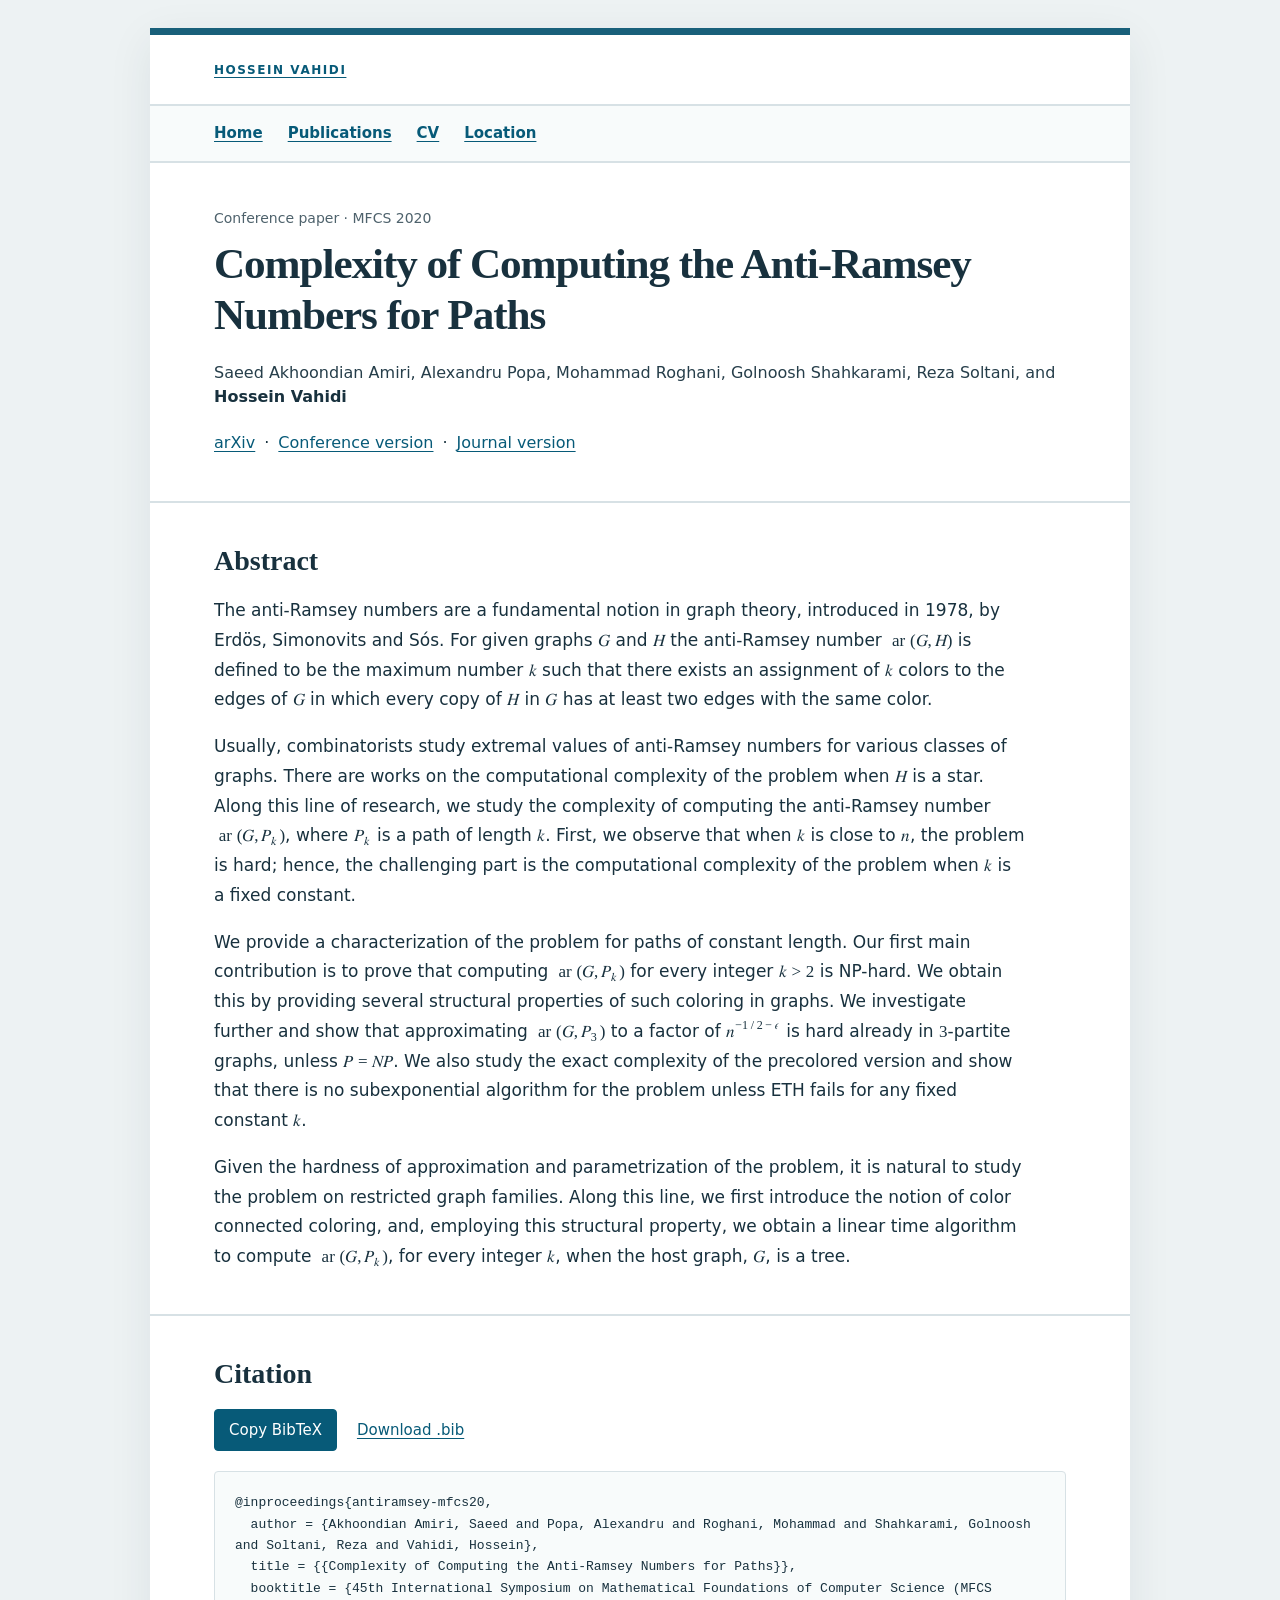
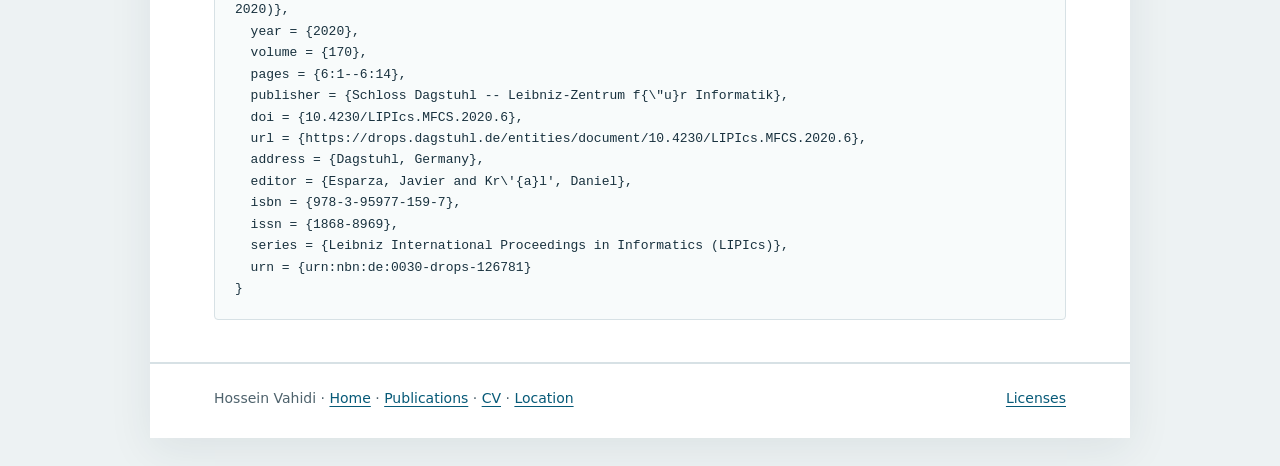
==== papers/antiramsey-mfcs20/index.html @ 0c4ef996 "Publish academic website" ====
<!doctype html>
<html lang="en">
<head>
  <meta charset="utf-8">
  <meta name="viewport" content="width=device-width, initial-scale=1">
  <meta name="description" content="Complexity of Computing the Anti-Ramsey Numbers for Paths — abstract, paper versions and BibTeX citation.">
  <title>Complexity of Computing the Anti-Ramsey Numbers for Paths · Hossein Vahidi</title>
  <link rel="stylesheet" href="../../assets/css/site.css">
  <meta name="citation_title" content="Complexity of Computing the Anti-Ramsey Numbers for Paths">
<meta name="citation_author" content="Saeed Akhoondian Amiri">
<meta name="citation_author" content="Alexandru Popa">
<meta name="citation_author" content="Mohammad Roghani">
<meta name="citation_author" content="Golnoosh Shahkarami">
<meta name="citation_author" content="Reza Soltani">
<meta name="citation_author" content="Hossein Vahidi">
<meta name="citation_publication_date" content="2020">
<meta name="citation_conference_title" content="45th International Symposium on Mathematical Foundations of Computer Science (MFCS 2020)">
<meta name="citation_volume" content="170">
<meta name="citation_issn" content="1868-8969">
<meta name="citation_isbn" content="978-3-95977-159-7">
<meta name="citation_firstpage" content="6:1">
<meta name="citation_lastpage" content="6:14">
<meta name="citation_doi" content="10.4230/LIPIcs.MFCS.2020.6">
<script src="../../assets/js/citation.js" defer></script>
</head>
<body>
  <a class="skip-link" href="#main">Skip to content</a>
  <div class="page">
    <header class="inner-header paper-header"><p class="eyebrow"><a href="../../">Hossein Vahidi</a></p></header><nav class="page-nav" aria-label="Main navigation"><a href="../../">Home</a><a href="../../publications.html">Publications</a><a href="../../cv.html">CV</a><a href="../../location.html">Location</a></nav>
    <main id="main"><article class="paper-page">
  <header class="section paper-heading">
    <p class="pub-meta">Conference paper · MFCS 2020</p>
    <h1>Complexity of Computing the Anti-Ramsey Numbers for Paths</h1>
    <p class="authors">Saeed Akhoondian Amiri, Alexandru Popa, Mohammad Roghani, Golnoosh Shahkarami, Reza Soltani, and <strong>Hossein Vahidi</strong></p>
    <p class="version-links"><a href="https://arxiv.org/abs/1810.08004">arXiv</a> <span aria-hidden="true">·</span> <a href="https://drops.dagstuhl.de/entities/document/10.4230/LIPIcs.MFCS.2020.6">Conference version</a> <span aria-hidden="true">·</span> <a href="https://doi.org/10.1016/j.tcs.2025.115271">Journal version</a></p>

  </header>
  <section class="section abstract" aria-labelledby="abstract-heading">
    <h2 id="abstract-heading">Abstract</h2>
    <p>The anti-Ramsey numbers are a fundamental notion in graph theory, introduced in 1978, by Erdös, Simonovits and Sós. For given graphs <math xmlns="http://www.w3.org/1998/Math/MathML" display="inline"><mrow><mi>G</mi></mrow></math> and <math xmlns="http://www.w3.org/1998/Math/MathML" display="inline"><mrow><mi>H</mi></mrow></math> the anti-Ramsey number <math xmlns="http://www.w3.org/1998/Math/MathML" display="inline"><mrow><mo>ar</mo><mo stretchy="false">&#x00028;</mo><mi>G</mi><mo>&#x0002C;</mo><mi>H</mi><mo stretchy="false">&#x00029;</mo></mrow></math> is defined to be the maximum number <math xmlns="http://www.w3.org/1998/Math/MathML" display="inline"><mrow><mi>k</mi></mrow></math> such that there exists an assignment of <math xmlns="http://www.w3.org/1998/Math/MathML" display="inline"><mrow><mi>k</mi></mrow></math> colors to the edges of <math xmlns="http://www.w3.org/1998/Math/MathML" display="inline"><mrow><mi>G</mi></mrow></math> in which every copy of <math xmlns="http://www.w3.org/1998/Math/MathML" display="inline"><mrow><mi>H</mi></mrow></math> in <math xmlns="http://www.w3.org/1998/Math/MathML" display="inline"><mrow><mi>G</mi></mrow></math> has at least two edges with the same color.</p>
<p>Usually, combinatorists study extremal values of anti-Ramsey numbers for various classes of graphs. There are works on the computational complexity of the problem when <math xmlns="http://www.w3.org/1998/Math/MathML" display="inline"><mrow><mi>H</mi></mrow></math> is a star. Along this line of research, we study the complexity of computing the anti-Ramsey number <math xmlns="http://www.w3.org/1998/Math/MathML" display="inline"><mrow><mo>ar</mo><mo stretchy="false">&#x00028;</mo><mi>G</mi><mo>&#x0002C;</mo><msub><mi>P</mi><mi>k</mi></msub><mo stretchy="false">&#x00029;</mo></mrow></math>, where <math xmlns="http://www.w3.org/1998/Math/MathML" display="inline"><mrow><msub><mi>P</mi><mi>k</mi></msub></mrow></math> is a path of length <math xmlns="http://www.w3.org/1998/Math/MathML" display="inline"><mrow><mi>k</mi></mrow></math>. First, we observe that when <math xmlns="http://www.w3.org/1998/Math/MathML" display="inline"><mrow><mi>k</mi></mrow></math> is close to <math xmlns="http://www.w3.org/1998/Math/MathML" display="inline"><mrow><mi>n</mi></mrow></math>, the problem is hard; hence, the challenging part is the computational complexity of the problem when <math xmlns="http://www.w3.org/1998/Math/MathML" display="inline"><mrow><mi>k</mi></mrow></math> is a fixed constant.</p>
<p>We provide a characterization of the problem for paths of constant length. Our first main contribution is to prove that computing <math xmlns="http://www.w3.org/1998/Math/MathML" display="inline"><mrow><mo>ar</mo><mo stretchy="false">&#x00028;</mo><mi>G</mi><mo>&#x0002C;</mo><msub><mi>P</mi><mi>k</mi></msub><mo stretchy="false">&#x00029;</mo></mrow></math> for every integer <math xmlns="http://www.w3.org/1998/Math/MathML" display="inline"><mrow><mi>k</mi><mo>&#x0003E;</mo><mn>2</mn></mrow></math> is NP-hard. We obtain this by providing several structural properties of such coloring in graphs. We investigate further and show that approximating <math xmlns="http://www.w3.org/1998/Math/MathML" display="inline"><mrow><mo>ar</mo><mo stretchy="false">&#x00028;</mo><mi>G</mi><mo>&#x0002C;</mo><msub><mi>P</mi><mn>3</mn></msub><mo stretchy="false">&#x00029;</mo></mrow></math> to a factor of <math xmlns="http://www.w3.org/1998/Math/MathML" display="inline"><mrow><msup><mi>n</mi><mrow><mo>&#x02212;</mo><mn>1</mn><mo>&#x0002F;</mo><mn>2</mn><mo>&#x02212;</mo><mi>&#x003F5;</mi></mrow></msup></mrow></math> is hard already in <math xmlns="http://www.w3.org/1998/Math/MathML" display="inline"><mrow><mn>3</mn></mrow></math>-partite graphs, unless <math xmlns="http://www.w3.org/1998/Math/MathML" display="inline"><mrow><mi>P</mi><mo>&#x0003D;</mo><mi>N</mi><mi>P</mi></mrow></math>. We also study the exact complexity of the precolored version and show that there is no subexponential algorithm for the problem unless ETH fails for any fixed constant <math xmlns="http://www.w3.org/1998/Math/MathML" display="inline"><mrow><mi>k</mi></mrow></math>.</p>
<p>Given the hardness of approximation and parametrization of the problem, it is natural to study the problem on restricted graph families. Along this line, we first introduce the notion of color connected coloring, and, employing this structural property, we obtain a linear time algorithm to compute <math xmlns="http://www.w3.org/1998/Math/MathML" display="inline"><mrow><mo>ar</mo><mo stretchy="false">&#x00028;</mo><mi>G</mi><mo>&#x0002C;</mo><msub><mi>P</mi><mi>k</mi></msub><mo stretchy="false">&#x00029;</mo></mrow></math>, for every integer <math xmlns="http://www.w3.org/1998/Math/MathML" display="inline"><mrow><mi>k</mi></mrow></math>, when the host graph, <math xmlns="http://www.w3.org/1998/Math/MathML" display="inline"><mrow><mi>G</mi></mrow></math>, is a tree.</p>

  </section>
  <section id="citation" class="section citation" aria-labelledby="citation-heading">
    <h2 id="citation-heading">Citation</h2>
    <div class="citation-actions">
      <button type="button" id="copy-citation" hidden>Copy BibTeX</button>
      <a href="citation.bib" download>Download .bib</a>
      <span id="citation-status" role="status" aria-live="polite"></span>
    </div>
    <pre tabindex="0" aria-label="BibTeX citation"><code id="bibtex">@inproceedings{antiramsey-mfcs20,
  author = {Akhoondian Amiri, Saeed and Popa, Alexandru and Roghani, Mohammad and Shahkarami, Golnoosh and Soltani, Reza and Vahidi, Hossein},
  title = {{Complexity of Computing the Anti-Ramsey Numbers for Paths}},
  booktitle = {45th International Symposium on Mathematical Foundations of Computer Science (MFCS 2020)},
  year = {2020},
  volume = {170},
  pages = {6:1--6:14},
  publisher = {Schloss Dagstuhl -- Leibniz-Zentrum f{\&quot;u}r Informatik},
  doi = {10.4230/LIPIcs.MFCS.2020.6},
  url = {https://drops.dagstuhl.de/entities/document/10.4230/LIPIcs.MFCS.2020.6},
  address = {Dagstuhl, Germany},
  editor = {Esparza, Javier and Kr\&#x27;{a}l&#x27;, Daniel},
  isbn = {978-3-95977-159-7},
  issn = {1868-8969},
  series = {Leibniz International Proceedings in Informatics (LIPIcs)},
  urn = {urn:nbn:de:0030-drops-126781}
}
</code></pre>
  </section>
</article>
</main>
    <footer class="footer"><span class="footer-navigation">Hossein Vahidi · <a href="../../">Home</a> · <a href="../../publications.html">Publications</a> · <a href="../../cv.html">CV</a> · <a href="../../location.html">Location</a></span><a class="footer-licenses" href="../../assets/ICON-LICENSE.txt">Licenses</a></footer>
  </div>
</body>
</html>
---- assets/css/site.css ----
:root {
  color-scheme: light;
  --ink: #18313e;
  --muted: #4e626c;
  --line: #d7e1e5;
  --divider-width: 2px;
  --link: #075a78;
  --paper: #ffffff;
  --background: #edf2f3;
  --page-gutter: clamp(28px, calc(10vw - 34px), 64px);
}

* { box-sizing: border-box; }

html { scroll-behavior: smooth; }

body {
  margin: 0;
  background: var(--background);
  color: var(--ink);
  font-family: system-ui, -apple-system, "Segoe UI", sans-serif;
  font-size: 17px;
  line-height: 1.62;
}

a { color: var(--link); text-decoration-thickness: 1px; text-underline-offset: 3px; }
a:hover { color: #043e54; text-decoration-thickness: 2px; }
a:focus-visible { outline: 3px solid #c28431; outline-offset: 4px; border-radius: 2px; }

.skip-link {
  position: absolute;
  top: -100px;
  left: 12px;
  padding: 8px 14px;
  background: var(--paper);
  z-index: 5;
}
.skip-link:focus { top: 12px; }

.page {
  max-width: 980px;
  min-height: 100vh;
  margin: 28px auto;
  background: var(--paper);
  box-shadow: 0 12px 42px rgba(20, 46, 59, .08);
}

.hero {
  display: grid;
  grid-template-columns: minmax(0, 1fr) clamp(240px, 36vw, 350px);
  gap: 24px clamp(24px, 4.3vw, 42px);
  align-items: center;
  justify-content: space-between;
  padding: clamp(34px, 5.3vw, 52px) var(--page-gutter) clamp(34px, 4.3vw, 42px);
  border-top: 7px solid #19607a;
}
.hero-copy { min-width: 0; }
.eyebrow {
  margin: 0 0 7px;
  color: var(--muted);
  font-size: 12px;
  font-weight: 700;
  letter-spacing: .13em;
  text-transform: uppercase;
}
h1, h2, h3, h4, p { margin-top: 0; }
h1 {
  margin-bottom: 5px;
  font-family: Georgia, "Times New Roman", serif;
  font-size: clamp(2.5rem, 5.6vw, 3.55rem);
  font-weight: 600;
  letter-spacing: -.035em;
  line-height: 1.1;
}
.role { max-width: 560px; margin-bottom: 20px; color: #334f5b; font-size: 18px; }
.contact-row { display: grid; grid-template-columns: 3.5em minmax(0, 1fr); gap: 9px; margin-bottom: 12px; font-size: 16px; overflow-wrap: anywhere; }
.contact-label { color: var(--muted); font-weight: 600; }
.profile-links { grid-column: 1 / -1; display: flex; flex-wrap: wrap; gap: 7px 11px; font-size: 16px; }
.profile-item { display: inline-flex; align-items: center; gap: 11px; }
.profile-links a { display: inline-flex; align-items: center; gap: 6px; white-space: nowrap; }
.profile-logo { width: 18px; height: 18px; flex: 0 0 auto; }
.profile-logo[data-profile="web-of-science"] { width: 21px; height: 21px; }
.profile-separator { color: var(--muted); }
.portrait-figure {
  width: 100%;
  max-width: 350px;
  margin: 0;
  justify-self: end;
}
.portrait {
  display: block;
  width: 100%;
  height: auto;
  border: 1px solid var(--line);
  border-radius: 5px;
}
.portrait-credit {
  margin-top: 6px;
  color: var(--muted);
  font-size: 13px;
  line-height: 1.5;
  text-align: right;
}

.page-nav {
  display: flex;
  flex-wrap: wrap;
  gap: 4px 25px;
  padding: 15px var(--page-gutter);
  border-top: var(--divider-width) solid var(--line);
  border-bottom: var(--divider-width) solid var(--line);
  background: #f8fbfb;
  font-size: 15px;
  font-weight: 600;
}

.section { padding: 40px var(--page-gutter) 42px; border-bottom: var(--divider-width) solid var(--line); scroll-margin-top: 15px; }
.section:last-child { border-bottom: 0; }
h2 {
  margin-bottom: 18px;
  font-family: Georgia, "Times New Roman", serif;
  font-size: 1.75rem;
  font-weight: 600;
  line-height: 1.25;
}
.lead { max-width: 780px; margin-bottom: 0; font-size: 19px; line-height: 1.66; }
.section-note { max-width: 780px; margin-bottom: 22px; color: var(--muted); font-size: 15px; }
.year-group + .year-group { margin-top: 29px; }
h3 { margin-bottom: 8px; color: #425b66; font-size: 15px; font-weight: 700; letter-spacing: .04em; }
.publication-list, .simple-list, .service-list { margin: 0; padding: 0; list-style: none; }
.publication { padding: 16px 0 18px; border-top: 1px solid var(--line); }
.publication h4 { margin-bottom: 5px; font-size: 17px; font-weight: 650; line-height: 1.42; }
.publication p { margin-bottom: 0; }
.authors { color: #263e4a; font-size: 15px; line-height: 1.52; }
.authors strong { color: var(--ink); font-weight: 700; }
.pub-meta { margin-top: 4px; color: var(--muted); font-size: 14px; }
.version-links { display: flex; flex-wrap: wrap; align-items: center; gap: 0 9px; margin: 3px 0 0; font-size: 14px; }
.version-links a { display: inline-flex; align-items: center; min-height: 32px; padding: 3px 0; white-space: nowrap; }
.section-tabs { display: flex; flex-wrap: wrap; gap: 8px 26px; padding: 15px var(--page-gutter); border-bottom: var(--divider-width) solid var(--line); background: #f8fbfb; font-size: 15px; font-weight: 600; }
.section-tabs a { display: inline-block; padding: 5px 0; }
.download-links { display: flex; flex-wrap: wrap; gap: 12px 24px; }
.download-links a { display: inline-block; padding: 9px 14px; border: 1px solid var(--link); border-radius: 4px; }
.download-links a:hover { background: #edf5f6; }
.cv-intro { padding-top: 26px; padding-bottom: 26px; }
.subheading { margin: 28px 0 10px; font-size: 18px; letter-spacing: 0; }
.thesis-item { padding-top: 12px; border-top: 1px solid var(--line); }
.thesis-item p { margin-bottom: 5px; }
.thesis-item .item-detail { text-align: left; white-space: normal; }
.inner-header { padding: 40px var(--page-gutter) 32px; border-top: 7px solid #19607a; }
.inner-header .eyebrow { margin-bottom: 16px; }
.page-nav [aria-current="page"] { color: var(--ink); text-decoration: none; }
.page-intro p:last-child { margin-bottom: 0; }
.paper-detail { position: relative; }
.paper-detail h2 { font-family: inherit; font-size: 1.4rem; line-height: 1.4; letter-spacing: -.01em; }
.paper-summary-card { display: block; margin-bottom: 16px; padding: 20px; border: 1px solid var(--line); border-radius: 5px; background: #f8fbfb; color: var(--ink); text-decoration: none; }
.paper-summary-card h2, .paper-summary-action { color: var(--link); text-decoration: underline; text-decoration-thickness: 1px; text-underline-offset: 3px; }
.paper-summary-card:is(:hover, :focus-visible) { color: var(--ink); border-color: var(--link); background: #edf5f6; }
.paper-summary-card:is(:hover, :focus-visible) h2, .paper-summary-card:is(:hover, :focus-visible) .paper-summary-action { text-decoration-thickness: 2px; }
.paper-summary-action { font-size: 14px; font-weight: 600; }
.paper-abstract-preview {
  max-width: 75ch;
  margin: 18px 0;
  font-size: 17px;
  line-height: 1.65;
  display: -webkit-box;
  -webkit-box-orient: vertical;
  -webkit-line-clamp: 4;
  line-clamp: 4;
  overflow: hidden;
}
.paper-abstract-preview p { display: inline; margin: 0; }
.paper-abstract-preview p + p::before { content: " "; }
.paper-versions { padding: 0; margin: 0; list-style: none; font-size: 14px; color: var(--muted); }
.paper-versions li + li { margin-top: 10px; }
.abstract-reference-note { margin: 20px 0 0; font-size: 14px; }
.abstract-reference-note p { margin-bottom: 0; }
.paper-header { padding-top: 26px; padding-bottom: 24px; }
.paper-header .eyebrow { margin-bottom: 0; }
.paper-heading h1 { margin: 10px 0 20px; font-size: clamp(1.9rem, 4.3vw, 2.7rem); line-height: 1.17; letter-spacing: -.025em; }
.paper-heading .authors { margin-bottom: 18px; font-size: 16px; }
.paper-heading .pub-meta { margin-bottom: 0; }
.paper-heading .version-links { font-size: 16px; }
.abstract { line-height: 1.75; }
.abstract > p { max-width: 75ch; }
.abstract p:last-child { margin-bottom: 0; }
:is(.abstract, .paper-abstract-preview) math { font-family: "Cambria Math", "STIX Two Math", math; font-size: 1em; }
.abstract math[display="block"] { overflow-x: auto; padding: 10px 0; }
.citation-actions { display: flex; flex-wrap: wrap; align-items: center; gap: 10px 20px; font-size: 15px; }
.citation-actions button { border: 1px solid var(--link); border-radius: 4px; padding: 8px 14px; background: var(--link); color: white; font: inherit; cursor: pointer; }
.citation-actions button:hover { background: #043e54; }
.citation-actions button:focus-visible, .citation pre:focus-visible { outline: 3px solid #c28431; outline-offset: 4px; }
.citation-actions button:disabled { opacity: .7; cursor: wait; }
#citation-status { color: var(--muted); }
.citation pre { margin: 20px 0 0; padding: 20px; border: 1px solid var(--line); border-radius: 4px; background: #f8fbfb; white-space: pre-wrap; overflow-wrap: anywhere; font-size: 13px; line-height: 1.65; tab-size: 2; }
.citation code { font-family: "Cascadia Code", Consolas, monospace; }
address { margin-bottom: 20px; font-style: normal; font-size: 18px; }
.location-map { display: block; width: 100%; height: 440px; margin-top: 28px; border: 1px solid var(--line); border-radius: 4px; }
.simple-item {
  display: flex;
  justify-content: space-between;
  gap: 12px 28px;
  padding: 12px 0;
  border-top: 1px solid var(--line);
}
.simple-item > span:first-child { min-width: 0; }
.item-detail { color: var(--muted); font-size: 15px; text-align: right; white-space: nowrap; }
.code { margin-left: 6px; color: var(--muted); font-size: 14px; white-space: nowrap; }
.service-row { display: grid; grid-template-columns: 175px minmax(0, 1fr); gap: 8px 24px; padding: 9px 0; border-top: 1px solid var(--line); }
.service-row dt { color: var(--muted); font-size: 15px; }
.service-row dd { margin: 0; }
.service-row dd a { white-space: nowrap; }
#education .simple-item { display: block; }
#education .item-detail { display: block; text-align: left; white-space: normal; }
.footer { display: flex; flex-wrap: wrap; align-items: baseline; gap: 12px 24px; padding: 23px var(--page-gutter) 28px; border-top: var(--divider-width) solid var(--line); color: var(--muted); font-size: 14px; }
.footer-navigation { min-width: 0; overflow-wrap: anywhere; }
.footer-licenses { margin-left: auto; flex: 0 0 auto; white-space: nowrap; }
.not-found { min-height: calc(100vh - 108px); padding: 80px var(--page-gutter); border-top: 7px solid #19607a; }
.not-found .role { margin-bottom: 20px; }

@media (max-width: 750px) {
  .page { margin: 0; box-shadow: none; }
  .inner-header { padding: 34px var(--page-gutter) 28px; }
  .page-nav { padding: 13px var(--page-gutter); }
  .section-tabs { padding: 13px var(--page-gutter); }
  .section { padding: 31px var(--page-gutter) 35px; }
  .footer { padding: 22px var(--page-gutter); }
  .not-found { padding: 54px var(--page-gutter); }
  .simple-item { display: block; }
  .item-detail { display: block; text-align: left; white-space: normal; }
}

@media (max-width: 620px) {
  .hero { display: block; }
  .portrait-figure { margin-top: 24px; }
  .profile-links { margin-top: 24px; }
  .service-row { display: block; }
  .service-row dt { margin-bottom: 3px; }
  .location-map { height: 340px; }
}

@media (prefers-reduced-motion: reduce) {
  html { scroll-behavior: auto; }
}
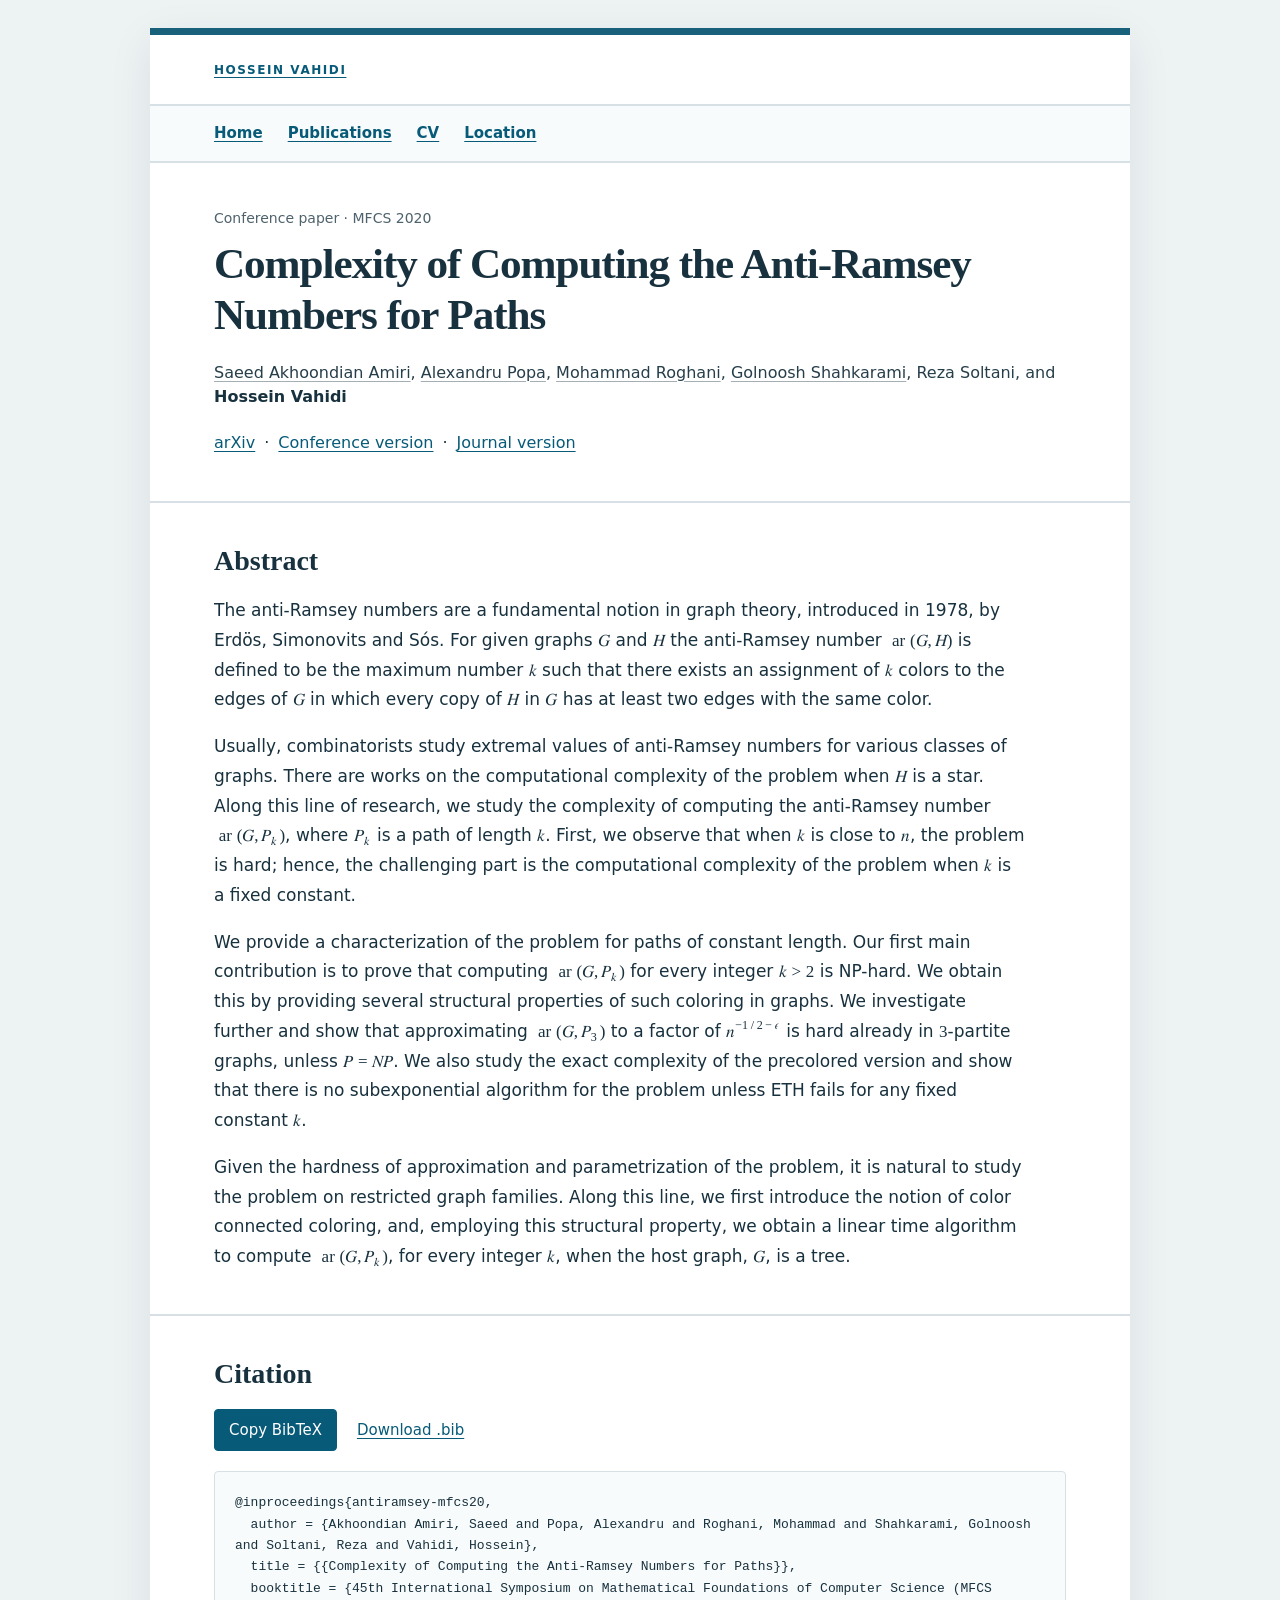
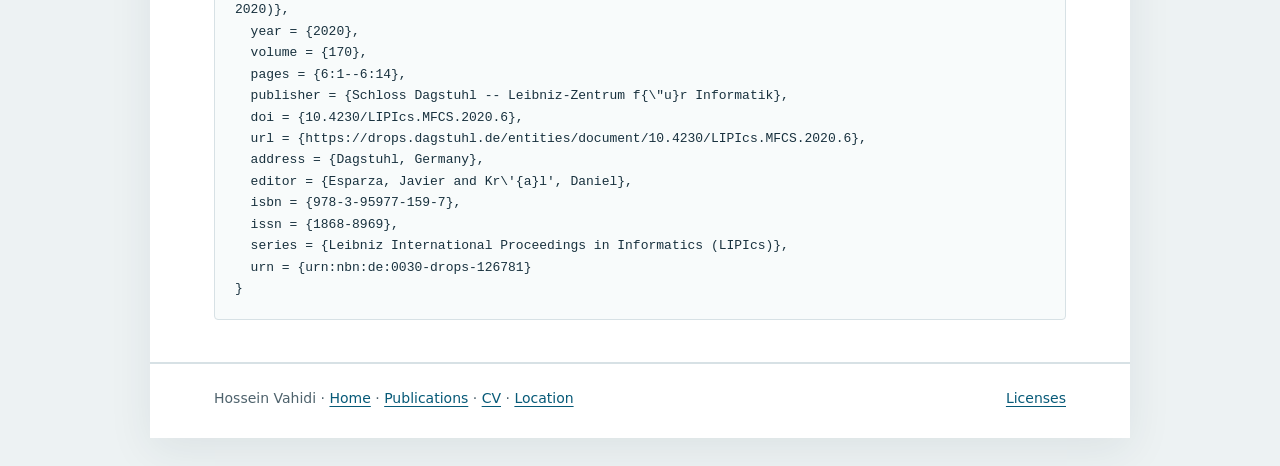
==== commit 8aebdb67: "Link coauthor websites" ====
--- a/papers/antiramsey-mfcs20/index.html
+++ b/papers/antiramsey-mfcs20/index.html
@@ -31,7 +31,7 @@
   <header class="section paper-heading">
     <p class="pub-meta">Conference paper · MFCS 2020</p>
     <h1>Complexity of Computing the Anti-Ramsey Numbers for Paths</h1>
-    <p class="authors">Saeed Akhoondian Amiri, Alexandru Popa, Mohammad Roghani, Golnoosh Shahkarami, Reza Soltani, and <strong>Hossein Vahidi</strong></p>
+    <p class="authors"><a class="coauthor-link" href="https://sites.google.com/view/saeedamiri/home">Saeed Akhoondian Amiri</a>, <a class="coauthor-link" href="https://alexpopa.neocities.org/">Alexandru Popa</a>, <a class="coauthor-link" href="https://mohammadroghani.github.io/">Mohammad Roghani</a>, <a class="coauthor-link" href="https://www.mpi-inf.mpg.de/departments/algorithms-complexity/people/current-members/golnoosh-shahkarami">Golnoosh Shahkarami</a>, Reza Soltani, and <strong>Hossein Vahidi</strong></p>
     <p class="version-links"><a href="https://arxiv.org/abs/1810.08004">arXiv</a> <span aria-hidden="true">·</span> <a href="https://drops.dagstuhl.de/entities/document/10.4230/LIPIcs.MFCS.2020.6">Conference version</a> <span aria-hidden="true">·</span> <a href="https://doi.org/10.1016/j.tcs.2025.115271">Journal version</a></p>
 
   </header>
--- a/assets/css/site.css
+++ b/assets/css/site.css
@@ -133,6 +133,8 @@
 .publication p { margin-bottom: 0; }
 .authors { color: #263e4a; font-size: 15px; line-height: 1.52; }
 .authors strong { color: var(--ink); font-weight: 700; }
+.authors .coauthor-link { color: inherit; text-decoration-color: #a3afb5; text-decoration-thickness: 1px; text-underline-offset: 3px; }
+.authors .coauthor-link:hover { color: inherit; text-decoration-color: currentColor; }
 .pub-meta { margin-top: 4px; color: var(--muted); font-size: 14px; }
 .version-links { display: flex; flex-wrap: wrap; align-items: center; gap: 0 9px; margin: 3px 0 0; font-size: 14px; }
 .version-links a { display: inline-flex; align-items: center; min-height: 32px; padding: 3px 0; white-space: nowrap; }
@@ -152,10 +154,12 @@
 .page-intro p:last-child { margin-bottom: 0; }
 .paper-detail { position: relative; }
 .paper-detail h2 { font-family: inherit; font-size: 1.4rem; line-height: 1.4; letter-spacing: -.01em; }
-.paper-summary-card { display: block; margin-bottom: 16px; padding: 20px; border: 1px solid var(--line); border-radius: 5px; background: #f8fbfb; color: var(--ink); text-decoration: none; }
+.paper-summary-card { position: relative; display: block; margin-bottom: 16px; padding: 20px; border: 1px solid var(--line); border-radius: 5px; background: #f8fbfb; color: var(--ink); }
+.paper-title-link::after { content: ""; position: absolute; inset: 0; z-index: 1; border-radius: 5px; }
+.paper-summary-card .coauthor-link { position: relative; z-index: 2; }
 .paper-summary-card h2, .paper-summary-action { color: var(--link); text-decoration: underline; text-decoration-thickness: 1px; text-underline-offset: 3px; }
-.paper-summary-card:is(:hover, :focus-visible) { color: var(--ink); border-color: var(--link); background: #edf5f6; }
-.paper-summary-card:is(:hover, :focus-visible) h2, .paper-summary-card:is(:hover, :focus-visible) .paper-summary-action { text-decoration-thickness: 2px; }
+.paper-summary-card:is(:hover, :focus-within) { color: var(--ink); border-color: var(--link); background: #edf5f6; }
+.paper-summary-card:is(:hover, :focus-within) h2, .paper-summary-card:is(:hover, :focus-within) .paper-summary-action { text-decoration-thickness: 2px; }
 .paper-summary-action { font-size: 14px; font-weight: 600; }
 .paper-abstract-preview {
   max-width: 75ch;
